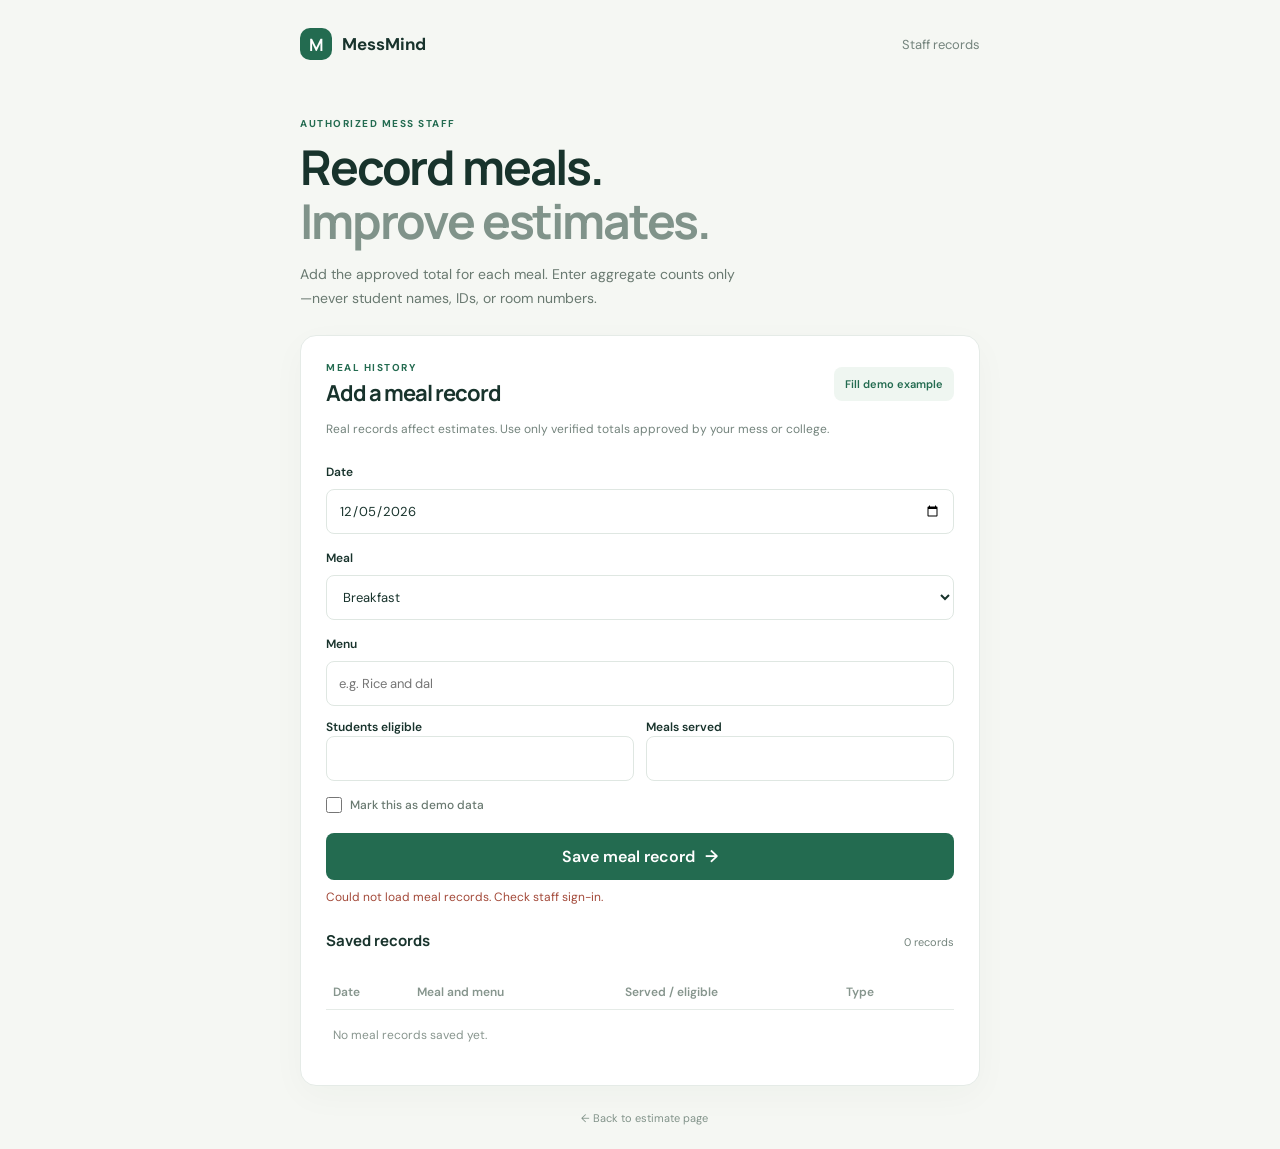
==== frontend/admin.html @ b3b797c9 "Add password-protected staff records page" ====
<!doctype html>
<html lang="en">
  <head>
    <meta charset="UTF-8" />
    <meta name="viewport" content="width=device-width, initial-scale=1.0" />
    <title>MessMind — Staff records</title>
    <link rel="stylesheet" href="styles.css" />
  </head>
  <body>
    <main class="app-shell">
      <header class="topbar">
        <a class="brand" href="/" aria-label="MessMind home"><span class="brand-mark">M</span> MessMind</a>
        <span class="today">Staff records</span>
      </header>

      <section class="welcome">
        <p class="eyebrow">AUTHORIZED MESS STAFF</p>
        <h1>Record meals.<br /><span>Improve estimates.</span></h1>
        <p class="intro">Add the approved total for each meal. Enter aggregate counts only—never student names, IDs, or room numbers.</p>
      </section>

      <section class="planner" aria-labelledby="records-title">
        <div class="planner-heading">
          <div><p class="eyebrow">MEAL HISTORY</p><h2 id="records-title">Add a meal record</h2></div>
          <button class="secondary-button" id="fill-example" type="button">Fill demo example</button>
        </div>
        <p class="admin-note">Real records affect estimates. Use only verified totals approved by your mess or college.</p>
        <form id="record-form">
          <label for="record-date">Date</label>
          <input id="record-date" name="meal_date" type="date" required />
          <label for="record-meal">Meal</label>
          <select id="record-meal" name="meal"><option>Breakfast</option><option>Lunch</option><option>Dinner</option></select>
          <label for="record-menu">Menu</label>
          <input id="record-menu" name="menu" placeholder="e.g. Rice and dal" required />
          <div class="field-grid">
            <div><label for="record-students">Students eligible</label><input id="record-students" name="students" type="number" min="1" required /></div>
            <div><label for="record-served">Meals served</label><input id="record-served" name="meals_served" type="number" min="0" required /></div>
          </div>
          <label class="demo-toggle" for="record-demo"><input id="record-demo" name="is_demo" type="checkbox" /> Mark this as demo data</label>
          <button type="submit">Save meal record <span aria-hidden="true">→</span></button>
          <p class="form-message" id="record-message" aria-live="polite"></p>
        </form>
        <div class="records-heading"><h3>Saved records</h3><span id="record-count">0 records</span></div>
        <div class="table-wrap">
          <table class="admin-record-table">
            <thead><tr><th>Date</th><th>Meal and menu</th><th>Served / eligible</th><th>Type</th><th></th></tr></thead>
            <tbody id="records-list"></tbody>
          </table>
          <p class="empty-records" id="records-empty">No meal records saved yet.</p>
        </div>
      </section>
      <footer><a class="staff-link" href="/">← Back to estimate page</a></footer>
    </main>
    <script src="admin.js"></script>
  </body>
</html>
---- frontend/styles.css ----
@import url('https://fonts.googleapis.com/css2?family=DM+Sans:wght@400;500;600;700&family=Manrope:wght@400;500;600;700;800&display=swap');

:root { color-scheme: light; --ink: #18332c; --muted: #74847d; --green: #236b50; --line: #e5ebe7; --paper: #fff; }
* { box-sizing: border-box; }
body { margin: 0; min-height: 100vh; background: #f5f7f3; color: var(--ink); font-family: 'DM Sans', sans-serif; }
.app-shell { width: min(100% - 40px, 680px); margin: 0 auto; padding: 28px 0 24px; }
.topbar { display: flex; align-items: center; justify-content: space-between; }
.brand { display: inline-flex; align-items: center; gap: 10px; color: var(--ink); text-decoration: none; font-weight: 700; font-size: 17px; }
.brand-mark { display: grid; place-items: center; width: 32px; height: 32px; color: white; background: var(--green); border-radius: 10px; font-family: Manrope, sans-serif; }
.today { color: var(--muted); font-size: 13px; }
.welcome { padding: 57px 0 25px; }
.eyebrow { color: var(--green); font-size: 10px; font-weight: 700; letter-spacing: .15em; margin: 0 0 10px; }
h1, h2 { font-family: Manrope, sans-serif; letter-spacing: -.045em; }
h1 { font-size: clamp(34px, 7vw, 48px); line-height: 1.13; margin: 0; font-weight: 700; }
h1 span { color: #80938a; }
.intro { color: #697970; line-height: 1.65; max-width: 440px; margin: 15px 0 0; font-size: 14px; }
.planner, .result { background: var(--paper); border: 1px solid var(--line); border-radius: 16px; padding: 25px; box-shadow: 0 10px 35px #1a3d2d08; }
.planner-heading { display: flex; align-items: center; justify-content: space-between; margin-bottom: 20px; }
.planner-heading .eyebrow { margin-bottom: 4px; }
h2 { font-size: 22px; margin: 0; }
.step-badge { color: var(--green); background: #eff6f1; padding: 7px 10px; border-radius: 8px; font-size: 12px; font-weight: 700; }
.step-badge span { color: #91a399; font-weight: 500; }
form { display: grid; gap: 9px; }
label { font-size: 12px; font-weight: 600; margin-top: 7px; }
input, select { width: 100%; min-height: 45px; border: 1px solid #dfe7e2; border-radius: 8px; padding: 0 12px; color: var(--ink); background: white; font: inherit; font-size: 13px; outline: none; }
input:focus, select:focus { border-color: #78a68f; box-shadow: 0 0 0 3px #236b5012; }
.input-suffix { position: relative; }
.input-suffix input { padding-right: 75px; }
.input-suffix span { position: absolute; right: 12px; top: 50%; transform: translateY(-50%); color: var(--muted); font-size: 12px; }
button { min-height: 47px; margin-top: 11px; border: 0; border-radius: 8px; background: var(--green); color: white; font: inherit; font-weight: 600; cursor: pointer; transition: background .15s, transform .15s; }
button:hover { background: #1c5942; transform: translateY(-1px); }
button:disabled { cursor: wait; opacity: .75; transform: none; }
button span { margin-left: 6px; font-size: 17px; }
.note { display: flex; gap: 8px; align-items: center; color: #87958d; font-size: 11px; margin: 16px 0 0; }
.note span { color: #bc9551; }
.result { margin-top: 14px; background: #edf5ef; border-color: #dcebe0; }
.result h2 { font-size: 29px; }
.result h2 small { font: 500 13px 'DM Sans', sans-serif; letter-spacing: 0; }
.result p:last-child { color: #697970; font-size: 13px; margin-bottom: 0; }
.record-planner { margin-top: 16px; }
.record-planner .planner-heading { align-items: flex-start; }
.section-intro { color: #74847d; font-size: 12px; line-height: 1.6; margin: -8px 0 17px; }
.secondary-button { min-height: 34px; margin: 0; padding: 0 11px; color: var(--green); background: #eff6f1; font-size: 11px; }
.secondary-button:hover { color: white; }
.field-grid { display: grid; grid-template-columns: 1fr 1fr; gap: 12px; }
.demo-toggle { display: flex; align-items: center; gap: 8px; color: #697970; font-weight: 500; }
.demo-toggle input { width: 16px; min-height: 16px; margin: 0; accent-color: var(--green); }
.form-message { min-height: 15px; margin: 0; color: var(--green); font-size: 12px; }
.records-heading { display: flex; align-items: baseline; justify-content: space-between; margin: 25px 0 10px; }
.records-heading h3 { font: 700 15px Manrope, sans-serif; margin: 0; }
.records-heading span { color: var(--muted); font-size: 11px; }
.table-wrap { overflow-x: auto; }
table { width: 100%; border-collapse: collapse; font-size: 12px; text-align: left; }
th { color: #86958d; font-weight: 600; padding: 9px 7px; border-bottom: 1px solid var(--line); white-space: nowrap; }
td { color: #50645a; padding: 11px 7px; border-bottom: 1px solid #edf1ee; }
td:first-child { white-space: nowrap; }
.record-menu { color: var(--muted); font-size: 11px; margin-top: 3px; }
.record-type { color: #8d6b25; background: #fbf4e4; border-radius: 99px; padding: 4px 7px; font-size: 10px; font-weight: 700; white-space: nowrap; }
.record-type.real { color: var(--green); background: #eff6f1; }
.remove-record { min-height: 28px; margin: 0; padding: 0 8px; background: transparent; color: #9a5b50; font-size: 10px; }
.remove-record:hover { background: #fbefed; color: #8b4034; transform: none; }
.empty-records { color: #89968f; font-size: 12px; padding: 5px 7px; }
footer { color: #99a59e; text-align: center; font-size: 11px; padding-top: 25px; }
.staff-link { color: #82938a; margin-left: 8px; text-decoration: none; }
.staff-link:hover { color: var(--green); text-decoration: underline; }
.admin-note { color: #74847d; font-size: 12px; line-height: 1.6; margin: -8px 0 18px; }
.admin-record-table { margin-top: 14px; }
@media (max-width: 520px) { .app-shell { width: min(100% - 28px, 680px); padding-top: 18px; } .welcome { padding-top: 43px; } .planner, .result { padding: 20px; } .today { font-size: 11px; } }
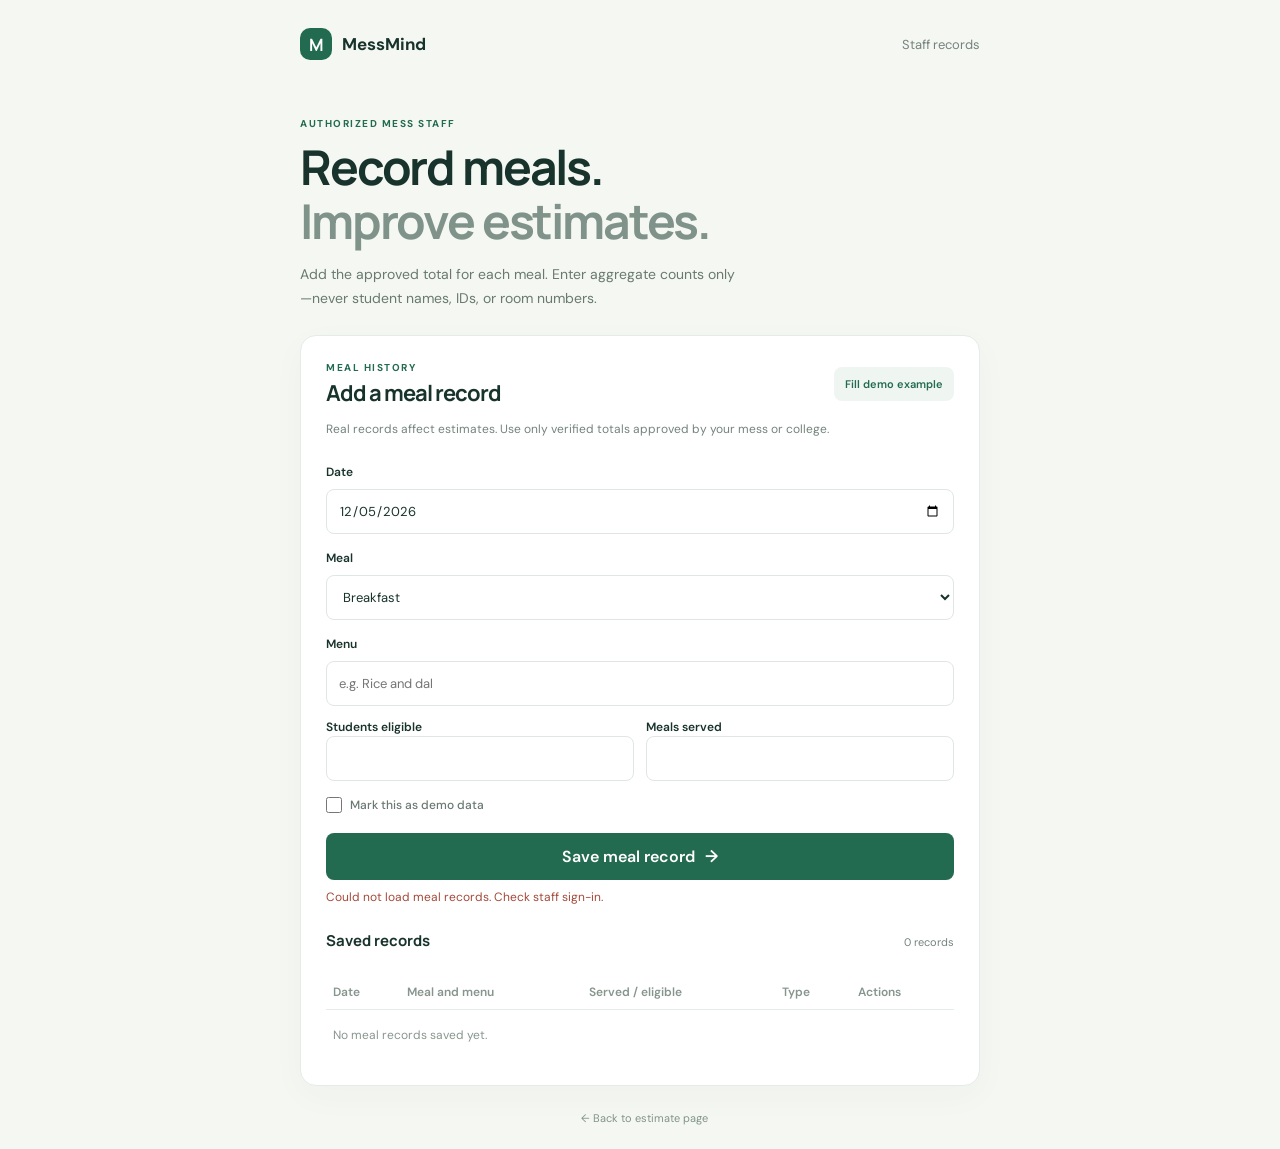
==== commit a48c3bc8: "Allow staff to correct meal records" ====
--- a/frontend/admin.html
+++ b/frontend/admin.html
@@ -36,14 +36,15 @@
             <div><label for="record-students">Students eligible</label><input id="record-students" name="students" type="number" min="1" required /></div>
             <div><label for="record-served">Meals served</label><input id="record-served" name="meals_served" type="number" min="0" required /></div>
           </div>
-          <label class="demo-toggle" for="record-demo"><input id="record-demo" name="is_demo" type="checkbox" /> Mark this as demo data</label>
-          <button type="submit">Save meal record <span aria-hidden="true">→</span></button>
+          <label class="demo-toggle" for="record-demo"><input id="record-demo" name="is_demo" type="checkbox" /><span id="record-demo-label">Mark this as demo data</span></label>
+          <button class="secondary-button" id="cancel-edit" type="button" hidden>Cancel editing</button>
+          <button id="record-submit" type="submit">Save meal record <span aria-hidden="true">→</span></button>
           <p class="form-message" id="record-message" aria-live="polite"></p>
         </form>
         <div class="records-heading"><h3>Saved records</h3><span id="record-count">0 records</span></div>
         <div class="table-wrap">
           <table class="admin-record-table">
-            <thead><tr><th>Date</th><th>Meal and menu</th><th>Served / eligible</th><th>Type</th><th></th></tr></thead>
+            <thead><tr><th>Date</th><th>Meal and menu</th><th>Served / eligible</th><th>Type</th><th>Actions</th></tr></thead>
             <tbody id="records-list"></tbody>
           </table>
           <p class="empty-records" id="records-empty">No meal records saved yet.</p>
--- a/frontend/styles.css
+++ b/frontend/styles.css
@@ -57,6 +57,8 @@
 .record-menu { color: var(--muted); font-size: 11px; margin-top: 3px; }
 .record-type { color: #8d6b25; background: #fbf4e4; border-radius: 99px; padding: 4px 7px; font-size: 10px; font-weight: 700; white-space: nowrap; }
 .record-type.real { color: var(--green); background: #eff6f1; }
+.edit-record { min-height: 28px; margin: 0; padding: 0 8px; background: transparent; color: var(--green); font-size: 10px; }
+.edit-record:hover { background: #eff6f1; color: #1c5942; transform: none; }
 .remove-record { min-height: 28px; margin: 0; padding: 0 8px; background: transparent; color: #9a5b50; font-size: 10px; }
 .remove-record:hover { background: #fbefed; color: #8b4034; transform: none; }
 .empty-records { color: #89968f; font-size: 12px; padding: 5px 7px; }
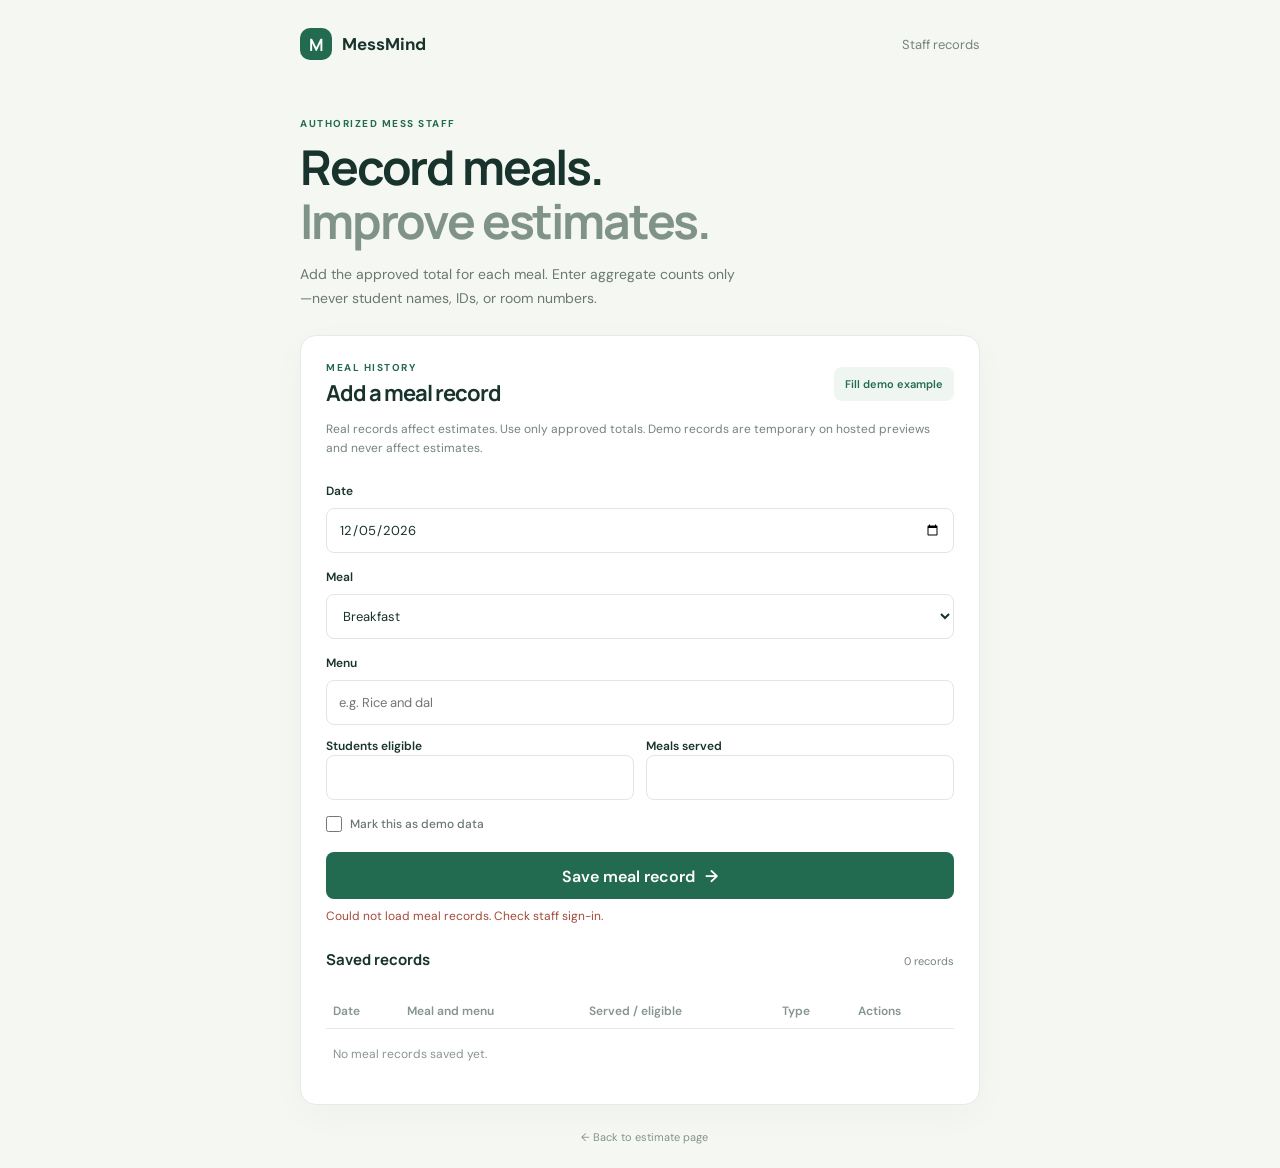
==== commit 9ff1e6c1: "Prepare Vercel demo deployment" ====
--- a/frontend/admin.html
+++ b/frontend/admin.html
@@ -24,7 +24,7 @@
           <div><p class="eyebrow">MEAL HISTORY</p><h2 id="records-title">Add a meal record</h2></div>
           <button class="secondary-button" id="fill-example" type="button">Fill demo example</button>
         </div>
-        <p class="admin-note">Real records affect estimates. Use only verified totals approved by your mess or college.</p>
+        <p class="admin-note">Real records affect estimates. Use only approved totals. Demo records are temporary on hosted previews and never affect estimates.</p>
         <form id="record-form">
           <label for="record-date">Date</label>
           <input id="record-date" name="meal_date" type="date" required />
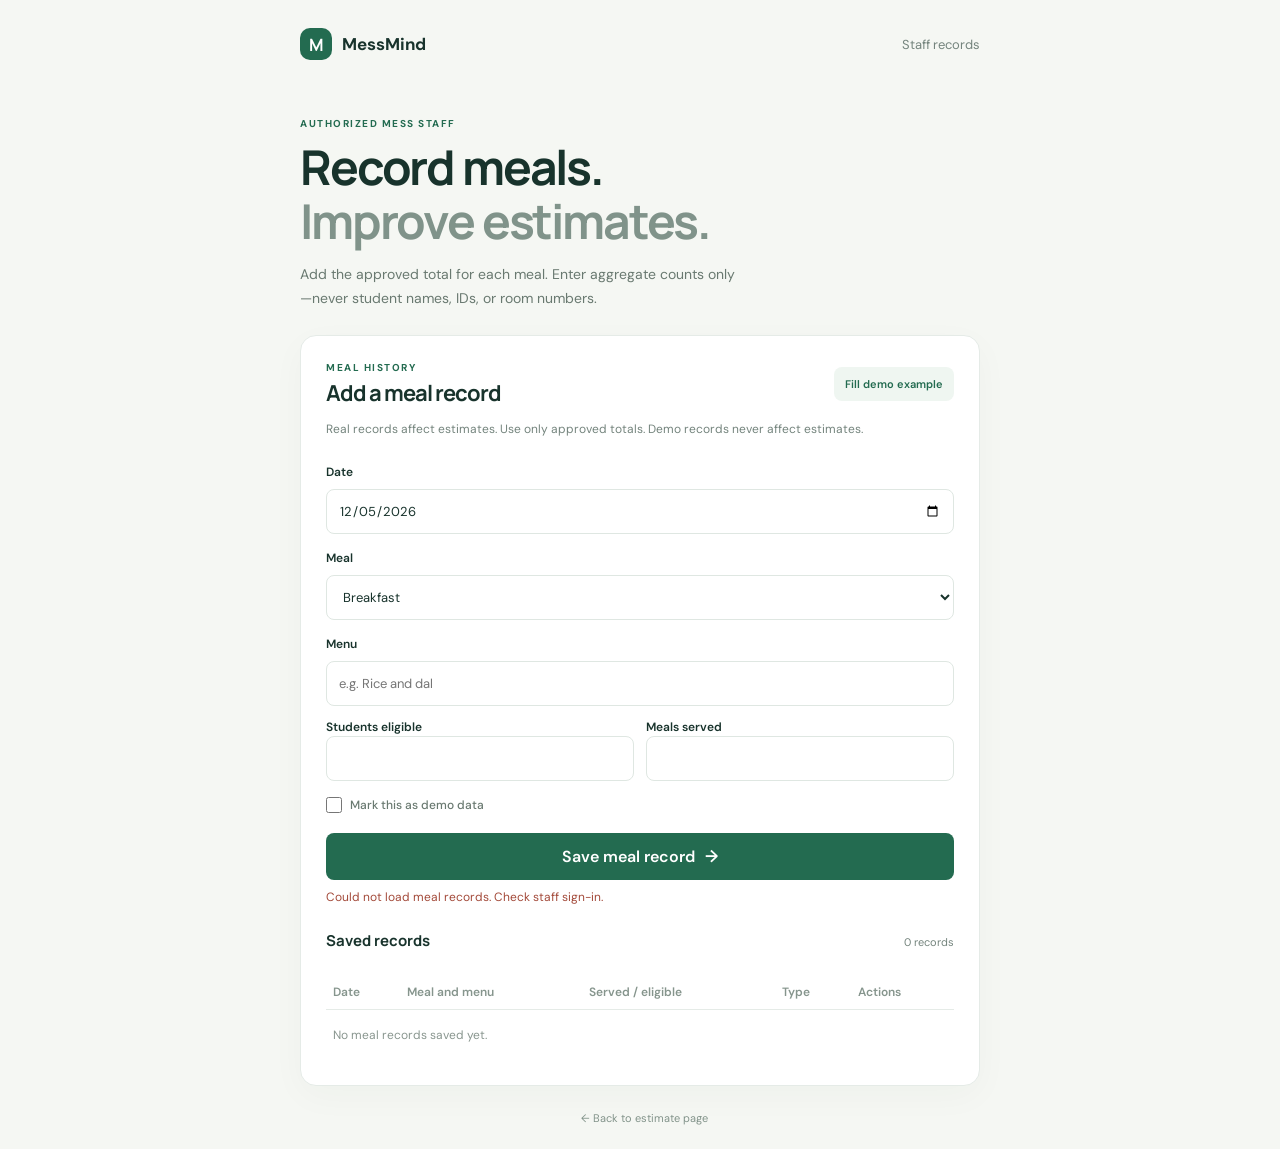
==== commit ede263a6: "Add persistent Postgres storage support" ====
--- a/frontend/admin.html
+++ b/frontend/admin.html
@@ -24,7 +24,7 @@
           <div><p class="eyebrow">MEAL HISTORY</p><h2 id="records-title">Add a meal record</h2></div>
           <button class="secondary-button" id="fill-example" type="button">Fill demo example</button>
         </div>
-        <p class="admin-note">Real records affect estimates. Use only approved totals. Demo records are temporary on hosted previews and never affect estimates.</p>
+        <p class="admin-note">Real records affect estimates. Use only approved totals. Demo records never affect estimates.</p>
         <form id="record-form">
           <label for="record-date">Date</label>
           <input id="record-date" name="meal_date" type="date" required />
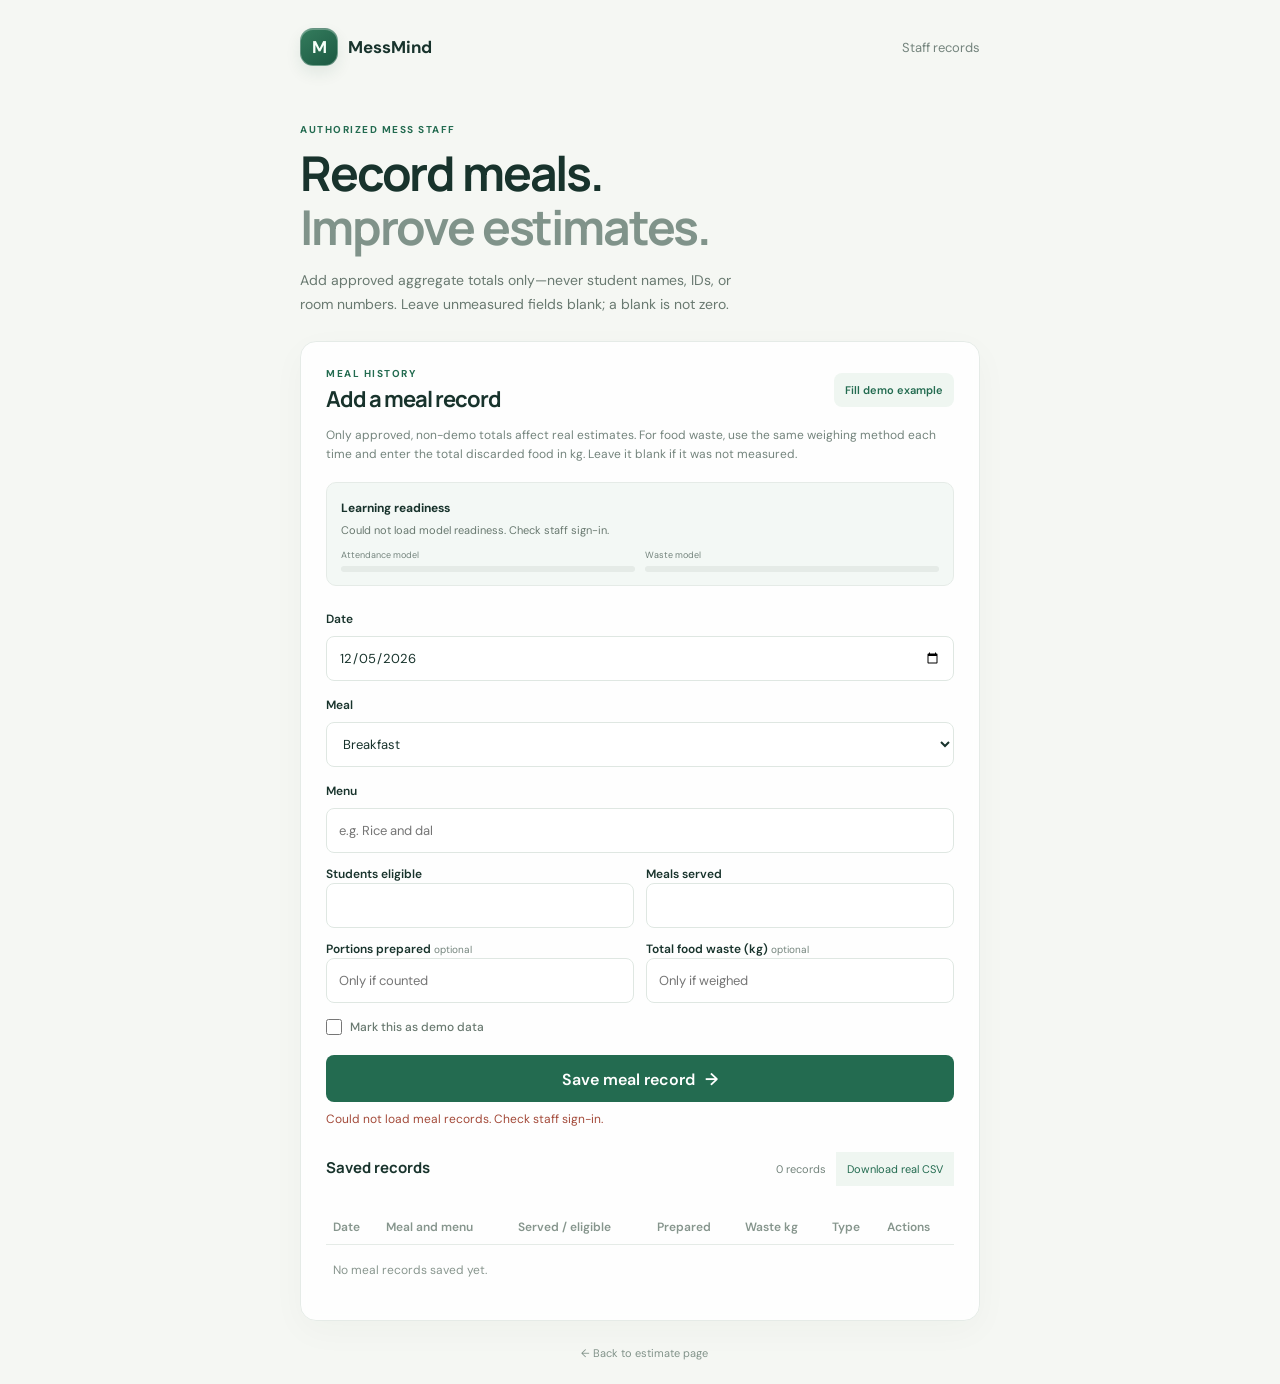
==== commit a092b264: "Add demo simulation and prediction mode UI" ====
--- a/frontend/admin.html
+++ b/frontend/admin.html
@@ -1,57 +1,69 @@
-<!doctype html>
-<html lang="en">
-  <head>
-    <meta charset="UTF-8" />
-    <meta name="viewport" content="width=device-width, initial-scale=1.0" />
-    <title>MessMind — Staff records</title>
-    <link rel="stylesheet" href="styles.css" />
-  </head>
-  <body>
-    <main class="app-shell">
-      <header class="topbar">
-        <a class="brand" href="/" aria-label="MessMind home"><span class="brand-mark">M</span> MessMind</a>
-        <span class="today">Staff records</span>
-      </header>
-
-      <section class="welcome">
-        <p class="eyebrow">AUTHORIZED MESS STAFF</p>
-        <h1>Record meals.<br /><span>Improve estimates.</span></h1>
-        <p class="intro">Add the approved total for each meal. Enter aggregate counts only—never student names, IDs, or room numbers.</p>
-      </section>
-
-      <section class="planner" aria-labelledby="records-title">
-        <div class="planner-heading">
-          <div><p class="eyebrow">MEAL HISTORY</p><h2 id="records-title">Add a meal record</h2></div>
-          <button class="secondary-button" id="fill-example" type="button">Fill demo example</button>
-        </div>
-        <p class="admin-note">Real records affect estimates. Use only approved totals. Demo records never affect estimates.</p>
-        <form id="record-form">
-          <label for="record-date">Date</label>
-          <input id="record-date" name="meal_date" type="date" required />
-          <label for="record-meal">Meal</label>
-          <select id="record-meal" name="meal"><option>Breakfast</option><option>Lunch</option><option>Dinner</option></select>
-          <label for="record-menu">Menu</label>
-          <input id="record-menu" name="menu" placeholder="e.g. Rice and dal" required />
-          <div class="field-grid">
-            <div><label for="record-students">Students eligible</label><input id="record-students" name="students" type="number" min="1" required /></div>
-            <div><label for="record-served">Meals served</label><input id="record-served" name="meals_served" type="number" min="0" required /></div>
-          </div>
-          <label class="demo-toggle" for="record-demo"><input id="record-demo" name="is_demo" type="checkbox" /><span id="record-demo-label">Mark this as demo data</span></label>
-          <button class="secondary-button" id="cancel-edit" type="button" hidden>Cancel editing</button>
-          <button id="record-submit" type="submit">Save meal record <span aria-hidden="true">→</span></button>
-          <p class="form-message" id="record-message" aria-live="polite"></p>
-        </form>
-        <div class="records-heading"><h3>Saved records</h3><span id="record-count">0 records</span></div>
-        <div class="table-wrap">
-          <table class="admin-record-table">
-            <thead><tr><th>Date</th><th>Meal and menu</th><th>Served / eligible</th><th>Type</th><th>Actions</th></tr></thead>
-            <tbody id="records-list"></tbody>
-          </table>
-          <p class="empty-records" id="records-empty">No meal records saved yet.</p>
-        </div>
-      </section>
-      <footer><a class="staff-link" href="/">← Back to estimate page</a></footer>
-    </main>
-    <script src="admin.js"></script>
-  </body>
-</html>
+<!doctype html>
+<html lang="en">
+  <head>
+    <meta charset="UTF-8" />
+    <meta name="viewport" content="width=device-width, initial-scale=1.0" />
+    <title>MessMind — Staff records</title>
+    <link rel="stylesheet" href="styles.css" />
+  </head>
+  <body>
+    <main class="app-shell">
+      <header class="topbar">
+        <a class="brand" href="/" aria-label="MessMind home"><span class="brand-mark">M</span> MessMind</a>
+        <span class="today">Staff records</span>
+      </header>
+
+      <section class="welcome">
+        <p class="eyebrow">AUTHORIZED MESS STAFF</p>
+        <h1>Record meals.<br /><span>Improve estimates.</span></h1>
+        <p class="intro">Add approved aggregate totals only—never student names, IDs, or room numbers. Leave unmeasured fields blank; a blank is not zero.</p>
+      </section>
+
+      <section class="planner" aria-labelledby="records-title">
+        <div class="planner-heading">
+          <div><p class="eyebrow">MEAL HISTORY</p><h2 id="records-title">Add a meal record</h2></div>
+          <button class="secondary-button" id="fill-example" type="button">Fill demo example</button>
+        </div>
+        <p class="admin-note">Only approved, non-demo totals affect real estimates. For food waste, use the same weighing method each time and enter the total discarded food in kg. Leave it blank if it was not measured.</p>
+        <div class="readiness-card" aria-live="polite">
+          <strong>Learning readiness</strong>
+          <p id="readiness-message">Checking approved records…</p>
+          <div class="readiness-track">
+            <div><small>Attendance model</small><span id="attendance-progress" role="progressbar" aria-label="Attendance model training progress" aria-valuemin="0" aria-valuemax="100" aria-valuenow="0"></span></div>
+            <div><small>Waste model</small><span id="waste-progress" role="progressbar" aria-label="Measured waste model training progress" aria-valuemin="0" aria-valuemax="100" aria-valuenow="0"></span></div>
+          </div>
+        </div>
+        <form id="record-form">
+          <label for="record-date">Date</label>
+          <input id="record-date" name="meal_date" type="date" required />
+          <label for="record-meal">Meal</label>
+          <select id="record-meal" name="meal"><option>Breakfast</option><option>Lunch</option><option>Dinner</option></select>
+          <label for="record-menu">Menu</label>
+          <input id="record-menu" name="menu" placeholder="e.g. Rice and dal" required />
+          <div class="field-grid">
+            <div><label for="record-students">Students eligible</label><input id="record-students" name="students" type="number" min="1" required /></div>
+            <div><label for="record-served">Meals served</label><input id="record-served" name="meals_served" type="number" min="0" required /></div>
+          </div>
+          <div class="field-grid">
+            <div><label for="record-prepared">Portions prepared <span class="optional-label">optional</span></label><input id="record-prepared" name="prepared_portions" type="number" min="0" placeholder="Only if counted" /></div>
+            <div><label for="record-waste">Total food waste (kg) <span class="optional-label">optional</span></label><input id="record-waste" name="food_waste_kg" type="number" min="0" max="100000" step="0.1" placeholder="Only if weighed" /></div>
+          </div>
+          <label class="demo-toggle" for="record-demo"><input id="record-demo" name="is_demo" type="checkbox" /><span id="record-demo-label">Mark this as demo data</span></label>
+          <button class="secondary-button" id="cancel-edit" type="button" hidden>Cancel editing</button>
+          <button id="record-submit" type="submit">Save meal record <span aria-hidden="true">→</span></button>
+          <p class="form-message" id="record-message" aria-live="polite"></p>
+        </form>
+        <div class="records-heading"><h3>Saved records</h3><div class="records-tools"><span id="record-count">0 records</span><a class="secondary-button download-button" href="/records/export.csv">Download real CSV</a></div></div>
+        <div class="table-wrap">
+          <table class="admin-record-table">
+            <thead><tr><th>Date</th><th>Meal and menu</th><th>Served / eligible</th><th>Prepared</th><th>Waste kg</th><th>Type</th><th>Actions</th></tr></thead>
+            <tbody id="records-list"></tbody>
+          </table>
+          <p class="empty-records" id="records-empty">No meal records saved yet.</p>
+        </div>
+      </section>
+      <footer><a class="staff-link" href="/">← Back to estimate page</a></footer>
+    </main>
+    <script src="admin.js"></script>
+  </body>
+</html>
--- a/frontend/styles.css
+++ b/frontend/styles.css
@@ -1,70 +1,267 @@
-@import url('https://fonts.googleapis.com/css2?family=DM+Sans:wght@400;500;600;700&family=Manrope:wght@400;500;600;700;800&display=swap');
-
-:root { color-scheme: light; --ink: #18332c; --muted: #74847d; --green: #236b50; --line: #e5ebe7; --paper: #fff; }
-* { box-sizing: border-box; }
-body { margin: 0; min-height: 100vh; background: #f5f7f3; color: var(--ink); font-family: 'DM Sans', sans-serif; }
-.app-shell { width: min(100% - 40px, 680px); margin: 0 auto; padding: 28px 0 24px; }
-.topbar { display: flex; align-items: center; justify-content: space-between; }
-.brand { display: inline-flex; align-items: center; gap: 10px; color: var(--ink); text-decoration: none; font-weight: 700; font-size: 17px; }
-.brand-mark { display: grid; place-items: center; width: 32px; height: 32px; color: white; background: var(--green); border-radius: 10px; font-family: Manrope, sans-serif; }
-.today { color: var(--muted); font-size: 13px; }
-.welcome { padding: 57px 0 25px; }
-.eyebrow { color: var(--green); font-size: 10px; font-weight: 700; letter-spacing: .15em; margin: 0 0 10px; }
-h1, h2 { font-family: Manrope, sans-serif; letter-spacing: -.045em; }
-h1 { font-size: clamp(34px, 7vw, 48px); line-height: 1.13; margin: 0; font-weight: 700; }
-h1 span { color: #80938a; }
-.intro { color: #697970; line-height: 1.65; max-width: 440px; margin: 15px 0 0; font-size: 14px; }
-.planner, .result { background: var(--paper); border: 1px solid var(--line); border-radius: 16px; padding: 25px; box-shadow: 0 10px 35px #1a3d2d08; }
-.planner-heading { display: flex; align-items: center; justify-content: space-between; margin-bottom: 20px; }
-.planner-heading .eyebrow { margin-bottom: 4px; }
-h2 { font-size: 22px; margin: 0; }
-.step-badge { color: var(--green); background: #eff6f1; padding: 7px 10px; border-radius: 8px; font-size: 12px; font-weight: 700; }
-.step-badge span { color: #91a399; font-weight: 500; }
-form { display: grid; gap: 9px; }
-label { font-size: 12px; font-weight: 600; margin-top: 7px; }
-input, select { width: 100%; min-height: 45px; border: 1px solid #dfe7e2; border-radius: 8px; padding: 0 12px; color: var(--ink); background: white; font: inherit; font-size: 13px; outline: none; }
-input:focus, select:focus { border-color: #78a68f; box-shadow: 0 0 0 3px #236b5012; }
-.input-suffix { position: relative; }
-.input-suffix input { padding-right: 75px; }
-.input-suffix span { position: absolute; right: 12px; top: 50%; transform: translateY(-50%); color: var(--muted); font-size: 12px; }
-button { min-height: 47px; margin-top: 11px; border: 0; border-radius: 8px; background: var(--green); color: white; font: inherit; font-weight: 600; cursor: pointer; transition: background .15s, transform .15s; }
-button:hover { background: #1c5942; transform: translateY(-1px); }
-button:disabled { cursor: wait; opacity: .75; transform: none; }
-button span { margin-left: 6px; font-size: 17px; }
-.note { display: flex; gap: 8px; align-items: center; color: #87958d; font-size: 11px; margin: 16px 0 0; }
-.note span { color: #bc9551; }
-.result { margin-top: 14px; background: #edf5ef; border-color: #dcebe0; }
-.result h2 { font-size: 29px; }
-.result h2 small { font: 500 13px 'DM Sans', sans-serif; letter-spacing: 0; }
-.result p:last-child { color: #697970; font-size: 13px; margin-bottom: 0; }
-.record-planner { margin-top: 16px; }
-.record-planner .planner-heading { align-items: flex-start; }
-.section-intro { color: #74847d; font-size: 12px; line-height: 1.6; margin: -8px 0 17px; }
-.secondary-button { min-height: 34px; margin: 0; padding: 0 11px; color: var(--green); background: #eff6f1; font-size: 11px; }
-.secondary-button:hover { color: white; }
-.field-grid { display: grid; grid-template-columns: 1fr 1fr; gap: 12px; }
-.demo-toggle { display: flex; align-items: center; gap: 8px; color: #697970; font-weight: 500; }
-.demo-toggle input { width: 16px; min-height: 16px; margin: 0; accent-color: var(--green); }
-.form-message { min-height: 15px; margin: 0; color: var(--green); font-size: 12px; }
-.records-heading { display: flex; align-items: baseline; justify-content: space-between; margin: 25px 0 10px; }
-.records-heading h3 { font: 700 15px Manrope, sans-serif; margin: 0; }
-.records-heading span { color: var(--muted); font-size: 11px; }
-.table-wrap { overflow-x: auto; }
-table { width: 100%; border-collapse: collapse; font-size: 12px; text-align: left; }
-th { color: #86958d; font-weight: 600; padding: 9px 7px; border-bottom: 1px solid var(--line); white-space: nowrap; }
-td { color: #50645a; padding: 11px 7px; border-bottom: 1px solid #edf1ee; }
-td:first-child { white-space: nowrap; }
-.record-menu { color: var(--muted); font-size: 11px; margin-top: 3px; }
-.record-type { color: #8d6b25; background: #fbf4e4; border-radius: 99px; padding: 4px 7px; font-size: 10px; font-weight: 700; white-space: nowrap; }
-.record-type.real { color: var(--green); background: #eff6f1; }
-.edit-record { min-height: 28px; margin: 0; padding: 0 8px; background: transparent; color: var(--green); font-size: 10px; }
-.edit-record:hover { background: #eff6f1; color: #1c5942; transform: none; }
-.remove-record { min-height: 28px; margin: 0; padding: 0 8px; background: transparent; color: #9a5b50; font-size: 10px; }
-.remove-record:hover { background: #fbefed; color: #8b4034; transform: none; }
-.empty-records { color: #89968f; font-size: 12px; padding: 5px 7px; }
-footer { color: #99a59e; text-align: center; font-size: 11px; padding-top: 25px; }
-.staff-link { color: #82938a; margin-left: 8px; text-decoration: none; }
-.staff-link:hover { color: var(--green); text-decoration: underline; }
-.admin-note { color: #74847d; font-size: 12px; line-height: 1.6; margin: -8px 0 18px; }
-.admin-record-table { margin-top: 14px; }
-@media (max-width: 520px) { .app-shell { width: min(100% - 28px, 680px); padding-top: 18px; } .welcome { padding-top: 43px; } .planner, .result { padding: 20px; } .today { font-size: 11px; } }
+@import url('https://fonts.googleapis.com/css2?family=DM+Sans:wght@400;500;600;700&family=Manrope:wght@400;500;600;700;800&display=swap');
+
+:root { color-scheme: light; --ink: #18332c; --muted: #74847d; --green: #236b50; --green-solid: #236b50; --line: #e5ebe7; --paper: rgba(255,255,255,.96); --planner-surface: rgba(255,255,255,.88); --canvas: #f5f7f3; --input-bg: #fff; --input-border: #dfe7e2; --body-copy: #697970; --note-copy: #87958d; --soft-green: #eff6f1; --headline-soft: #80938a; --result-bg: #edf5ef; --result-border: #dcebe0; --sketchbook-wash: rgba(245,247,243,.14); --focus-ring: #236b5012; --card-shadow: 0 10px 35px #1a3d2d08; }
+* { box-sizing: border-box; }
+body { margin: 0; min-height: 100vh; background: var(--canvas); color: var(--ink); font-family: 'DM Sans', sans-serif; transition: background-color .24s ease, color .24s ease; }
+.app-shell { width: min(100% - 40px, 680px); margin: 0 auto; padding: 28px 0 24px; }
+.topbar { display: flex; align-items: center; justify-content: space-between; }
+.brand { display: inline-flex; align-items: center; gap: 10px; color: var(--ink); text-decoration: none; font-weight: 700; font-size: 17px; }
+.brand-mark { display: grid; place-items: center; width: 38px; height: 38px; color: #f7fff9; background: linear-gradient(145deg, #347c5d, #1c5942); border: 1px solid #ffffff50; border-radius: 13px; box-shadow: 0 7px 16px #1a493317, inset 0 1px #ffffff45; }
+.brand-mark svg { width: 29px; height: 29px; overflow: visible; }
+.mark-stem, .mark-rim { fill: none; stroke: currentColor; stroke-width: 1.45; stroke-linecap: round; stroke-linejoin: round; }
+.mark-leaf { fill: #eef9f0; }
+.mark-leaf-light { fill: #b9dfc5; }
+.mark-bowl { fill: #ffffff18; stroke: currentColor; stroke-width: 1.25; stroke-linejoin: round; }
+.brand-word { letter-spacing: -.045em; font-size: 18px; }
+.brand-word > span { color: var(--green); font-weight: 600; }
+.topbar-actions { display: flex; align-items: center; gap: 13px; }
+.today { color: var(--muted); font-size: 13px; }
+.welcome { padding: 57px 0 25px; }
+.eyebrow { color: var(--green); font-size: 10px; font-weight: 700; letter-spacing: .15em; margin: 0 0 10px; }
+h1, h2 { font-family: Manrope, sans-serif; letter-spacing: -.045em; }
+h1 { font-size: clamp(34px, 7vw, 48px); line-height: 1.13; margin: 0; font-weight: 700; }
+h1 span { color: var(--headline-soft); }
+.intro { color: var(--body-copy); line-height: 1.65; max-width: 440px; margin: 15px 0 0; font-size: 14px; }
+.mode-picker { margin: 0 0 16px; padding: 15px 17px 13px; border: 1px solid var(--line); border-radius: 14px; background: color-mix(in srgb, var(--paper) 83%, transparent); box-shadow: var(--card-shadow); -webkit-backdrop-filter: blur(5px); backdrop-filter: blur(5px); }
+.mode-picker-heading { display: flex; align-items: center; justify-content: space-between; gap: 14px; }
+.mode-picker .eyebrow { margin: 0 0 3px; font-size: 9px; }
+.mode-picker h2 { font-size: 16px; }
+.mode-options { display: inline-flex; flex: 0 0 auto; padding: 3px; gap: 2px; border: 1px solid var(--line); border-radius: 999px; background: color-mix(in srgb, var(--canvas) 80%, transparent); }
+.mode-option { min-height: 33px; margin: 0; padding: 0 12px; border: 1px solid transparent; border-radius: 999px; background: transparent; color: var(--muted); font-size: 11px; font-weight: 600; white-space: nowrap; }
+.mode-option:hover { color: var(--ink); background: var(--soft-green); transform: none; }
+.mode-option.is-active { color: #fff; background: var(--green-solid); box-shadow: 0 3px 8px #1b5d421f; }
+.mode-option.is-active:hover { color: #fff; background: var(--green-solid); }
+.mode-option:focus-visible { outline: 3px solid color-mix(in srgb, var(--green) 35%, transparent); outline-offset: 2px; }
+.mode-description { color: var(--body-copy); margin: 9px 2px 0; font-size: 11px; line-height: 1.5; }
+.planner, .result { background: var(--paper); border: 1px solid var(--line); border-radius: 16px; padding: 25px; box-shadow: var(--card-shadow); }
+.planner { background: var(--planner-surface); -webkit-backdrop-filter: blur(5px) saturate(1.03); backdrop-filter: blur(5px) saturate(1.03); }
+.planner-heading { display: flex; align-items: center; justify-content: space-between; margin-bottom: 20px; }
+.planner-heading .eyebrow { margin-bottom: 4px; }
+h2 { font-size: 22px; margin: 0; }
+.step-badge { color: var(--green); background: var(--soft-green); padding: 7px 10px; border-radius: 8px; font-size: 12px; font-weight: 700; }
+.step-badge span { color: #91a399; font-weight: 500; }
+form { display: grid; gap: 9px; }
+label { font-size: 12px; font-weight: 600; margin-top: 7px; }
+input, select { width: 100%; min-height: 45px; border: 1px solid var(--input-border); border-radius: 8px; padding: 0 12px; color: var(--ink); background: var(--input-bg); font: inherit; font-size: 13px; outline: none; }
+input:focus, select:focus { border-color: #78a68f; box-shadow: 0 0 0 3px var(--focus-ring); }
+.input-suffix { position: relative; }
+.input-suffix input { padding-right: 75px; }
+.input-suffix span { position: absolute; right: 12px; top: 50%; transform: translateY(-50%); color: var(--muted); font-size: 12px; }
+button { min-height: 47px; margin-top: 11px; border: 0; border-radius: 8px; background: var(--green); color: white; font: inherit; font-weight: 600; cursor: pointer; transition: background .15s, transform .15s; }
+button:hover { background: #1c5942; transform: translateY(-1px); }
+button:disabled { cursor: wait; opacity: .75; transform: none; }
+button span { margin-left: 6px; font-size: 17px; }
+.note { display: flex; gap: 8px; align-items: center; color: var(--note-copy); font-size: 11px; margin: 16px 0 0; }
+.note span { color: #bc9551; }
+.result { margin-top: 14px; background: var(--result-bg); border-color: var(--result-border); }
+.result h2 { font-size: 29px; }
+.result h2 small { font: 500 13px 'DM Sans', sans-serif; letter-spacing: 0; }
+.result p:last-child { color: var(--body-copy); font-size: 13px; margin-bottom: 0; }
+.record-planner { margin-top: 16px; }
+.record-planner .planner-heading { align-items: flex-start; }
+.section-intro { color: #74847d; font-size: 12px; line-height: 1.6; margin: -8px 0 17px; }
+.secondary-button { min-height: 34px; margin: 0; padding: 0 11px; color: var(--green); background: #eff6f1; font-size: 11px; }
+.secondary-button:hover { color: white; }
+.field-grid { display: grid; grid-template-columns: 1fr 1fr; gap: 12px; }
+.demo-toggle { display: flex; align-items: center; gap: 8px; color: #697970; font-weight: 500; }
+.demo-toggle input { width: 16px; min-height: 16px; margin: 0; accent-color: var(--green); }
+.form-message { min-height: 15px; margin: 0; color: var(--green); font-size: 12px; }
+.records-heading { display: flex; align-items: baseline; justify-content: space-between; margin: 25px 0 10px; }
+.records-heading h3 { font: 700 15px Manrope, sans-serif; margin: 0; }
+.records-heading span { color: var(--muted); font-size: 11px; }
+.table-wrap { overflow-x: auto; }
+table { width: 100%; border-collapse: collapse; font-size: 12px; text-align: left; }
+th { color: #86958d; font-weight: 600; padding: 9px 7px; border-bottom: 1px solid var(--line); white-space: nowrap; }
+td { color: #50645a; padding: 11px 7px; border-bottom: 1px solid #edf1ee; }
+td:first-child { white-space: nowrap; }
+.record-menu { color: var(--muted); font-size: 11px; margin-top: 3px; }
+.record-type { color: #8d6b25; background: #fbf4e4; border-radius: 99px; padding: 4px 7px; font-size: 10px; font-weight: 700; white-space: nowrap; }
+.record-type.real { color: var(--green); background: #eff6f1; }
+.edit-record { min-height: 28px; margin: 0; padding: 0 8px; background: transparent; color: var(--green); font-size: 10px; }
+.edit-record:hover { background: #eff6f1; color: #1c5942; transform: none; }
+.remove-record { min-height: 28px; margin: 0; padding: 0 8px; background: transparent; color: #9a5b50; font-size: 10px; }
+.remove-record:hover { background: #fbefed; color: #8b4034; transform: none; }
+.empty-records { color: #89968f; font-size: 12px; padding: 5px 7px; }
+footer { color: var(--muted); text-align: center; font-size: 11px; padding-top: 25px; }
+.staff-link { color: #82938a; margin-left: 8px; text-decoration: none; }
+.staff-link:hover { color: var(--green); text-decoration: underline; }
+.admin-note { color: #74847d; font-size: 12px; line-height: 1.6; margin: -8px 0 18px; }
+.admin-record-table { margin-top: 14px; }
+.readiness-card { margin: 0 0 18px; padding: 13px 14px; border: 1px solid var(--line); border-radius: 10px; background: color-mix(in srgb, var(--soft-green) 72%, transparent); }
+.readiness-card strong { color: var(--ink); font-size: 12px; }
+.readiness-card p { color: var(--body-copy); font-size: 11px; line-height: 1.55; margin: 5px 0 10px; }
+.readiness-track { display: grid; grid-template-columns: 1fr 1fr; gap: 10px; }
+.readiness-track > div { display: grid; gap: 5px; }
+.readiness-track small { color: var(--muted); font-size: 9px; }
+.readiness-track span { position: relative; height: 6px; overflow: hidden; border-radius: 99px; background: var(--line); }
+.readiness-track span::after { position: absolute; inset: 0 auto 0 0; width: var(--progress, 0%); border-radius: inherit; background: var(--green); content: ""; transition: width .2s ease; }
+.optional-label { color: var(--muted); font-size: 10px; font-weight: 400; }
+.records-tools { display: flex; align-items: center; gap: 10px; }
+.download-button { display: inline-flex; align-items: center; justify-content: center; text-decoration: none; }
+.demo-planner { margin-top: 16px; }
+.simulation-pill { color: #7a5b1d; background: #f8f0d9; border: 1px solid #eddfb9; border-radius: 999px; padding: 7px 9px; font-size: 9px; font-weight: 800; letter-spacing: .08em; white-space: nowrap; }
+.demo-menu-box { border: 1px solid var(--input-border); border-radius: 9px; padding: 11px 12px; background: color-mix(in srgb, var(--input-bg) 84%, transparent); }
+.demo-menu-box > span { display: block; color: var(--muted); font-size: 10px; font-weight: 700; letter-spacing: .06em; text-transform: uppercase; }
+.demo-menu-box p { color: var(--ink); font-size: 12px; line-height: 1.55; margin: 5px 0 0; }
+.demo-assumptions { margin-top: 17px; padding: 13px 14px; border-radius: 10px; background: color-mix(in srgb, var(--soft-green) 78%, transparent); color: var(--body-copy); font-size: 11px; line-height: 1.55; }
+.demo-assumptions strong { color: var(--ink); font-size: 11px; }
+.demo-assumptions p { margin: 5px 0 0; }
+.demo-error { margin-top: 3px; }
+.report-button { justify-self: stretch; }
+.demo-result { margin-top: 12px; }
+.weekly-report { margin-top: 12px; }
+.weekly-report h2 { font-size: 21px; }
+.report-table { margin-top: 5px; }
+.report-table td { color: var(--body-copy); border-bottom-color: var(--line); }
+.demo-range { color: var(--muted); font-size: 12px; margin: 5px 0 15px; }
+.demo-metrics { display: grid; grid-template-columns: 1fr 1fr; gap: 10px; margin: 15px 0; }
+.demo-metrics > div { display: grid; gap: 5px; padding: 12px; border: 1px solid var(--result-border); border-radius: 10px; background: color-mix(in srgb, var(--paper) 60%, transparent); }
+.demo-metrics > div > span { color: var(--muted); font-size: 10px; }
+.demo-metrics strong { color: var(--green); font: 700 19px Manrope, sans-serif; }
+.synthetic-evaluation { border-top: 1px solid var(--result-border); padding-top: 12px; font-size: 11px !important; line-height: 1.6; }
+:root[data-theme="dark"] .simulation-pill { color: #ecd7a1; background: #3a3220; border-color: #66552f; }
+@media (max-width: 520px) { .app-shell { width: min(100% - 28px, 680px); padding-top: 18px; } .welcome { padding-top: 43px; } .planner, .result { padding: 20px; } .today { font-size: 11px; } }
+@media (max-width: 520px) { .mode-picker { padding: 14px; } .mode-picker-heading { align-items: flex-start; flex-direction: column; gap: 10px; } .mode-options { width: 100%; } .mode-option { flex: 1; padding: 0 8px; } }
+
+.theme-toggle {
+  display: inline-flex;
+  min-height: 34px;
+  margin: 0;
+  padding: 0 10px;
+  align-items: center;
+  justify-content: center;
+  gap: 7px;
+  border: 1px solid var(--line);
+  border-radius: 999px;
+  background: var(--paper);
+  color: var(--ink);
+  box-shadow: 0 4px 14px #1a3d2d0b;
+  font-size: 11px;
+  font-weight: 600;
+  transition: color .18s, background .18s, border-color .18s, transform .18s;
+}
+
+.theme-toggle:hover {
+  background: var(--soft-green);
+  color: var(--green);
+  transform: translateY(-1px);
+}
+
+.theme-toggle:focus-visible,
+.estimate-button:focus-visible {
+  outline: 3px solid color-mix(in srgb, var(--green) 35%, transparent);
+  outline-offset: 3px;
+}
+
+.theme-icon {
+  width: 15px;
+  height: 15px;
+  fill: none;
+  stroke: currentColor;
+  stroke-width: 1.7;
+  stroke-linecap: round;
+  stroke-linejoin: round;
+}
+
+.sun-icon { display: none; }
+.theme-toggle span { margin: 0; font-size: 11px; }
+
+.estimate-button {
+  position: relative;
+  display: flex;
+  min-height: 50px;
+  margin-top: 13px;
+  align-items: center;
+  justify-content: center;
+  gap: 9px;
+  overflow: hidden;
+  border: 1px solid #ffffff24;
+  border-radius: 11px;
+  background: linear-gradient(135deg, #2d7959, #205c43);
+  box-shadow: 0 9px 20px #1b5d421f, inset 0 1px #ffffff2e;
+  letter-spacing: .005em;
+  transition: background .18s, box-shadow .18s, transform .18s;
+}
+
+.estimate-button::before {
+  position: absolute;
+  inset: 0;
+  background: linear-gradient(110deg, transparent 28%, #ffffff20 49%, transparent 70%);
+  content: "";
+  transform: translateX(-120%);
+  transition: transform .55s ease;
+}
+
+.estimate-button:hover {
+  background: linear-gradient(135deg, #328363, #23694c);
+  box-shadow: 0 12px 24px #1b5d4230, inset 0 1px #ffffff35;
+  transform: translateY(-2px);
+}
+
+.estimate-button:hover::before { transform: translateX(120%); }
+.estimate-button:active { transform: translateY(0); }
+
+.estimate-button span {
+  display: inline-grid;
+  width: 25px;
+  height: 25px;
+  margin: 0;
+  place-items: center;
+  border: 1px solid #ffffff38;
+  border-radius: 50%;
+  background: #ffffff18;
+  font-size: 16px;
+  transition: transform .18s;
+}
+
+.estimate-button:hover span { transform: translateX(2px); }
+
+:root[data-theme="dark"] {
+  color-scheme: dark;
+  --ink: #e8efe9;
+  --muted: #a9b8ae;
+  --green: #acd7b9;
+  --green-solid: #327653;
+  --line: #394a40;
+  --paper: rgba(25, 37, 30, .96);
+  --planner-surface: rgba(25, 37, 30, .86);
+  --canvas: #111a15;
+  --input-bg: #17231c;
+  --input-border: #405448;
+  --body-copy: #c2cec5;
+  --note-copy: #a9b8ad;
+  --soft-green: #263a2f;
+  --headline-soft: #bed0c4;
+  --result-bg: #20342a;
+  --result-border: #3c5544;
+  --sketchbook-wash: rgba(12, 21, 16, .36);
+  --focus-ring: rgba(111, 190, 143, .23);
+  --card-shadow: 0 18px 42px rgba(0, 0, 0, .32);
+}
+
+:root[data-theme="dark"] .moon-icon { display: none; }
+:root[data-theme="dark"] .sun-icon { display: block; }
+:root[data-theme="dark"] .theme-toggle { box-shadow: 0 5px 16px #0005; }
+:root[data-theme="dark"] .estimate-button {
+  background: linear-gradient(135deg, #39835d, #286545);
+  box-shadow: 0 9px 22px #0004, inset 0 1px #ffffff2e;
+}
+:root[data-theme="dark"] .estimate-button:hover {
+  background: linear-gradient(135deg, #45966c, #327653);
+}
+
+@media (max-width: 520px) {
+  .theme-toggle { width: 34px; min-width: 34px; padding: 0; }
+  .theme-toggle span { display: none; }
+  .topbar-actions { gap: 9px; }
+}
+
+@media (prefers-reduced-motion: reduce) {
+  body,
+  .theme-toggle,
+  .estimate-button,
+  .estimate-button::before,
+  .estimate-button span { transition: none; }
+  .readiness-track span::after { transition: none; }
+  .mode-option { transition: none; }
+}
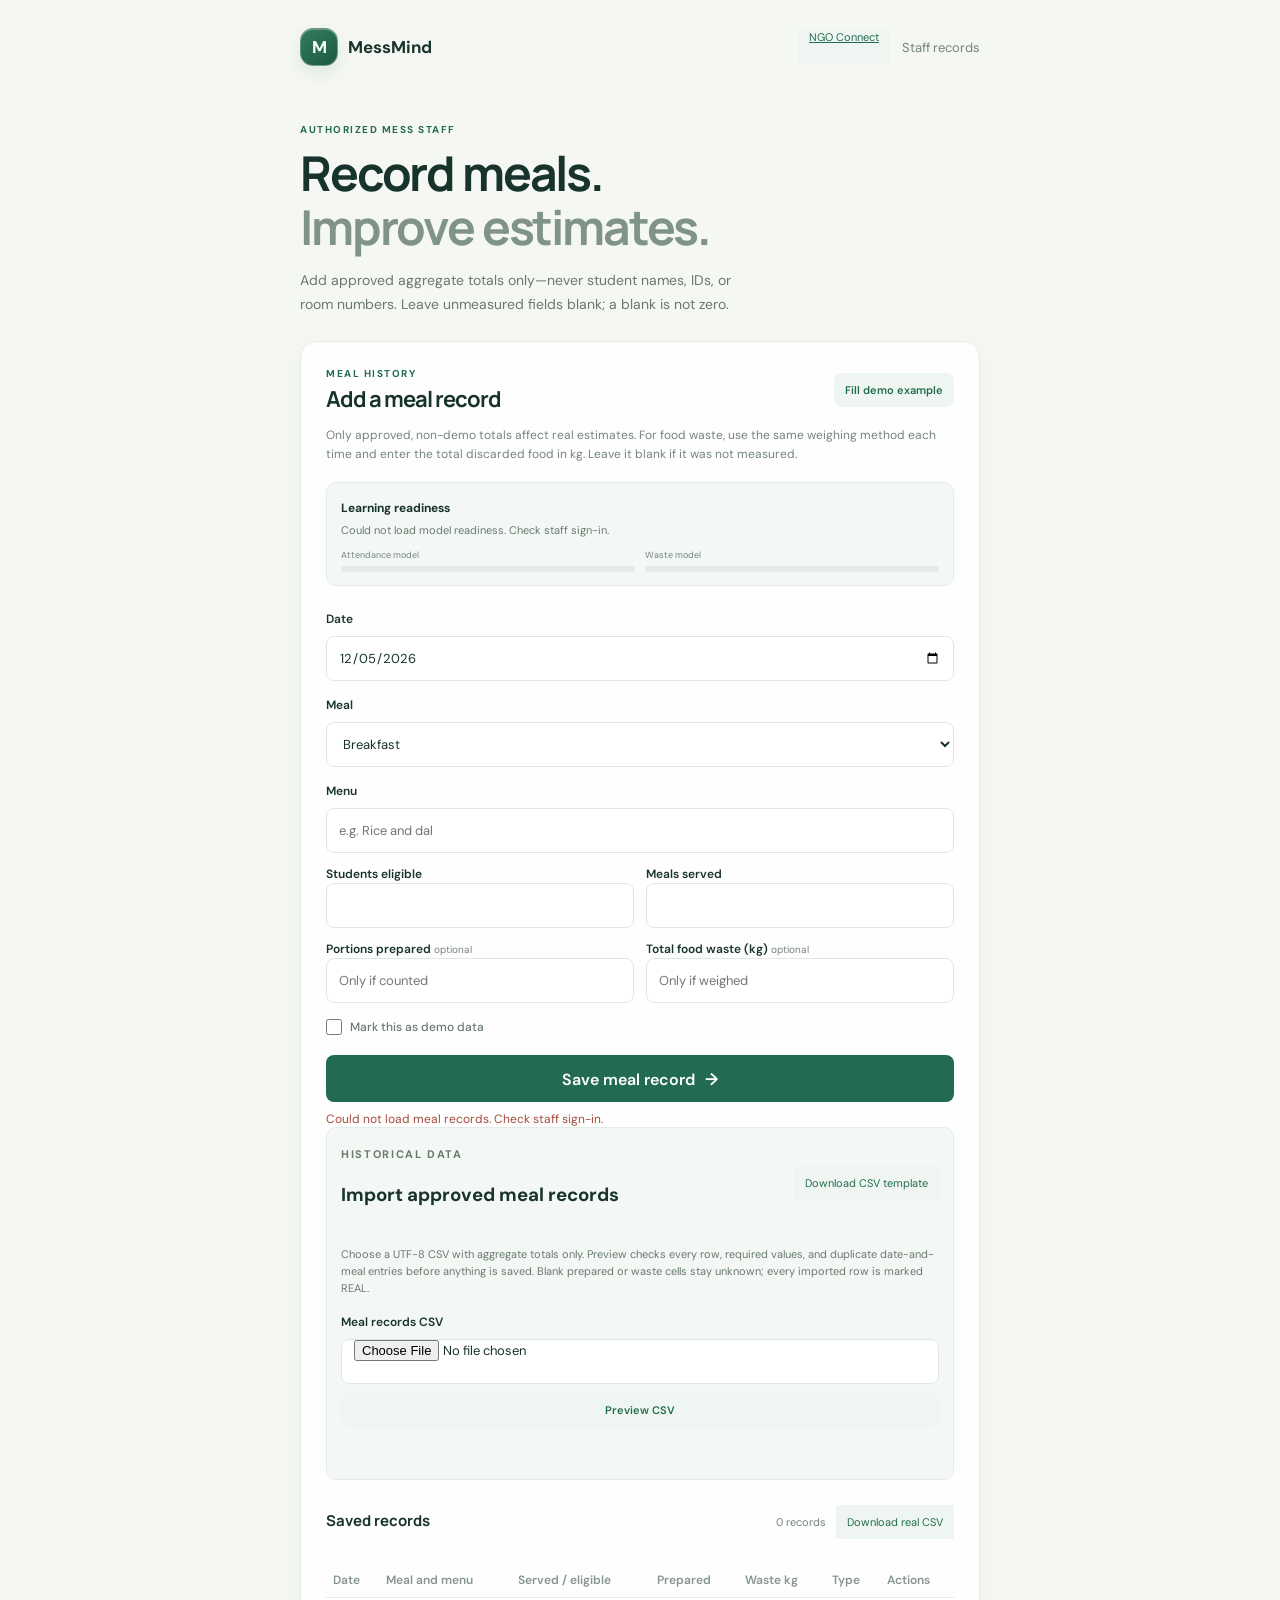
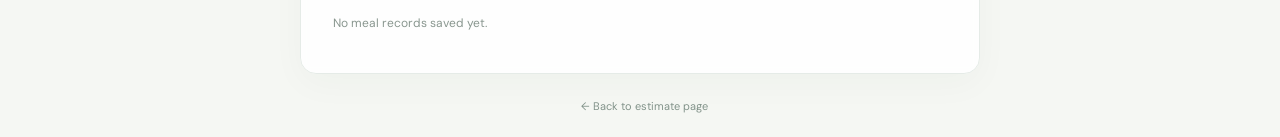
==== commit 1e65e2f8: "Add NGO Connect and CSV import UI Add the staff NGO partner/surplus workflow, Real Estimation handof" ====
--- a/frontend/admin.html
+++ b/frontend/admin.html
@@ -10,7 +10,7 @@
     <main class="app-shell">
       <header class="topbar">
         <a class="brand" href="/" aria-label="MessMind home"><span class="brand-mark">M</span> MessMind</a>
-        <span class="today">Staff records</span>
+        <div class="admin-top-actions"><a class="secondary-button" href="/admin/ngo">NGO Connect</a><span class="today">Staff records</span></div>
       </header>
 
       <section class="welcome">
@@ -37,7 +37,7 @@
           <label for="record-date">Date</label>
           <input id="record-date" name="meal_date" type="date" required />
           <label for="record-meal">Meal</label>
-          <select id="record-meal" name="meal"><option>Breakfast</option><option>Lunch</option><option>Dinner</option></select>
+          <select id="record-meal" name="meal"><option>Breakfast</option><option>Lunch</option><option>Snacks</option><option>Dinner</option></select>
           <label for="record-menu">Menu</label>
           <input id="record-menu" name="menu" placeholder="e.g. Rice and dal" required />
           <div class="field-grid">
@@ -53,6 +53,22 @@
           <button id="record-submit" type="submit">Save meal record <span aria-hidden="true">→</span></button>
           <p class="form-message" id="record-message" aria-live="polite"></p>
         </form>
+        <section class="readiness-card csv-import-card" aria-labelledby="csv-import-title">
+          <div class="planner-heading"><div><p class="eyebrow">HISTORICAL DATA</p><h3 id="csv-import-title">Import approved meal records</h3></div><a class="secondary-button download-button" href="/records/import-template.csv">Download CSV template</a></div>
+          <p>Choose a UTF-8 CSV with aggregate totals only. Preview checks every row, required values, and duplicate date-and-meal entries before anything is saved. Blank prepared or waste cells stay unknown; every imported row is marked REAL.</p>
+          <form id="csv-import-form">
+            <label for="csv-file">Meal records CSV</label>
+            <input id="csv-file" name="file" type="file" accept=".csv,text/csv" required />
+            <button class="secondary-button" id="csv-preview-button" type="submit">Preview CSV</button>
+            <p class="form-message" id="csv-import-message" aria-live="polite"></p>
+          </form>
+          <div id="csv-preview-panel" hidden>
+            <strong id="csv-preview-summary"></strong>
+            <div class="table-wrap"><table class="admin-record-table"><thead><tr><th>Date</th><th>Meal and menu</th><th>Served / eligible</th><th>Prepared</th><th>Waste kg</th></tr></thead><tbody id="csv-preview-rows"></tbody></table></div>
+            <label class="demo-toggle csv-confirm" for="csv-confirm-real"><input id="csv-confirm-real" type="checkbox" /><span>I reviewed this file. It contains only college-approved aggregate real records, with no student names, IDs, or other personal details.</span></label>
+            <button id="csv-import-button" type="button" disabled>Import all real records</button>
+          </div>
+        </section>
         <div class="records-heading"><h3>Saved records</h3><div class="records-tools"><span id="record-count">0 records</span><a class="secondary-button download-button" href="/records/export.csv">Download real CSV</a></div></div>
         <div class="table-wrap">
           <table class="admin-record-table">
@@ -64,6 +80,6 @@
       </section>
       <footer><a class="staff-link" href="/">← Back to estimate page</a></footer>
     </main>
-    <script src="admin.js"></script>
+    <script src="admin.js?v=csv-import-20261002-1"></script>
   </body>
 </html>
--- a/frontend/styles.css
+++ b/frontend/styles.css
@@ -264,4 +264,134 @@
   .estimate-button span { transition: none; }
   .readiness-track span::after { transition: none; }
   .mode-option { transition: none; }
-}
+  .portal-card { transition: none; }
+}
+
+[hidden] { display: none !important; }
+.portal-chooser { padding: 67px 0 25px; }
+.portal-chooser h1 { margin: 0; }
+.portal-options { display: grid; gap: 12px; margin-top: 24px; }
+.portal-card { display: grid; grid-template-columns: 48px 1fr 28px; align-items: center; gap: 14px; width: 100%; min-height: 88px; margin: 0; padding: 15px 18px; border: 1px solid var(--line); border-radius: 14px; background: color-mix(in srgb, var(--paper) 88%, transparent); color: var(--ink); text-align: left; text-decoration: none; box-shadow: var(--card-shadow); -webkit-backdrop-filter: blur(5px); backdrop-filter: blur(5px); }
+.portal-card:hover { background: var(--paper); color: var(--ink); border-color: color-mix(in srgb, var(--green) 35%, var(--line)); transform: translateY(-2px); }
+.portal-card:focus-visible, .portal-back:focus-visible { outline: 3px solid color-mix(in srgb, var(--green) 35%, transparent); outline-offset: 3px; }
+.portal-card-icon { display: grid; width: 44px; height: 44px; margin: 0; place-items: center; border-radius: 13px; background: var(--soft-green); color: var(--green); font-size: 11px; font-weight: 800; letter-spacing: .06em; }
+.portal-card-copy { display: grid; gap: 4px; margin: 0; font-size: inherit; }
+.portal-card-copy strong { font: 700 15px Manrope, sans-serif; }
+.portal-card-copy small { color: var(--body-copy); font-size: 11px; line-height: 1.45; }
+.portal-card-arrow { margin: 0; color: var(--green); text-align: right; font-size: 21px; }
+
+.admin-top-actions { display: flex; align-items: center; gap: 12px; }
+.ngo-shell { width: min(100% - 40px, 900px); }
+.ngo-top-link { display: inline-flex; align-items: center; text-decoration: none; }
+.ngo-notice { display: grid; grid-template-columns: 28px 1fr; gap: 11px; margin: 8px 0 16px; padding: 14px 16px; border: 1px solid color-mix(in srgb, #bb9551 32%, var(--line)); border-radius: 12px; background: color-mix(in srgb, #fbf4e4 66%, var(--paper)); }
+.ngo-notice-mark { display: grid; width: 24px; height: 24px; place-items: center; border-radius: 50%; color: #705319; background: #f4e8c7; font: 700 14px Manrope, sans-serif; }
+.ngo-notice strong { color: var(--ink); font-size: 12px; }
+.ngo-notice p { margin: 4px 0 0; color: var(--body-copy); font-size: 11px; line-height: 1.55; }
+.ngo-summary-grid { display: grid; grid-template-columns: repeat(3, minmax(0, 1fr)); gap: 10px; margin: 0 0 15px; }
+.ngo-summary-grid article { display: grid; gap: 5px; min-width: 0; padding: 13px 15px; border: 1px solid var(--line); border-radius: 12px; background: color-mix(in srgb, var(--paper) 84%, transparent); }
+.ngo-summary-grid article > span { color: var(--muted); font-size: 10px; }
+.ngo-summary-grid strong { color: var(--green); font: 700 22px Manrope, sans-serif; }
+.ngo-panel { margin-top: 15px; }
+.ngo-panel .planner-heading { align-items: center; gap: 12px; }
+.ngo-panel .section-intro { margin-top: -9px; }
+.ngo-handoff-note { display: grid; justify-items: start; gap: 8px; margin-top: 12px; padding: 12px; border: 1px solid color-mix(in srgb, var(--green) 22%, var(--line)); border-radius: 10px; background: color-mix(in srgb, var(--soft-green) 72%, transparent); }
+.ngo-handoff-note p { margin: 0; color: var(--body-copy); font-size: 11px; line-height: 1.55; }
+.ngo-handoff-link { display: inline-flex; align-items: center; text-decoration: none; }
+.ngo-handoff-link span { font-size: 14px; }
+.ngo-counter { color: var(--green); background: var(--soft-green); padding: 7px 10px; border-radius: 99px; font-size: 10px; font-weight: 700; white-space: nowrap; }
+.ngo-form { margin-top: 17px; }
+.ngo-contact-privacy { margin: 0; color: var(--muted); font-size: 10px; line-height: 1.5; }
+.ngo-form button[type="submit"] { justify-self: start; min-width: min(100%, 260px); padding: 0 16px; }
+.ngo-form button:disabled { cursor: not-allowed; }
+.ngo-confirm { display: flex; align-items: flex-start; gap: 9px; margin: 9px 0 2px; padding: 11px 12px; border: 1px solid var(--line); border-radius: 9px; color: var(--body-copy); background: color-mix(in srgb, var(--soft-green) 65%, transparent); line-height: 1.45; }
+.ngo-confirm input { width: 16px; min-width: 16px; min-height: 16px; margin: 1px 0 0; padding: 0; accent-color: var(--green); }
+.ngo-list { display: grid; gap: 10px; margin-top: 15px; }
+.ngo-entry { min-width: 0; padding: 14px; border: 1px solid var(--line); border-radius: 11px; background: color-mix(in srgb, var(--paper) 83%, transparent); }
+.ngo-entry-heading { display: flex; align-items: flex-start; justify-content: space-between; gap: 12px; }
+.ngo-entry-heading h3 { margin: 0; color: var(--ink); font: 700 14px Manrope, sans-serif; }
+.ngo-entry > p { margin: 7px 0 0; color: var(--body-copy); font-size: 11px; line-height: 1.55; overflow-wrap: anywhere; }
+.ngo-status { flex: 0 0 auto; padding: 5px 8px; border-radius: 99px; color: #76551b; background: #fbf4e4; font-size: 9px; font-weight: 800; letter-spacing: .04em; text-transform: uppercase; }
+.ngo-status.status-active, .ngo-status.status-distributed { color: #236b50; background: #eff6f1; }
+.ngo-status.status-paused, .ngo-status.status-cancelled, .ngo-status.status-declined, .ngo-status.status-expired { color: #8d5149; background: #fbefed; }
+.ngo-status.status-accepted, .ngo-status.status-collected { color: #315f91; background: #edf3fa; }
+.ngo-entry-actions { display: flex; flex-wrap: wrap; align-items: center; gap: 8px; margin-top: 12px; }
+.ngo-entry-actions > button { min-height: 32px; }
+.ngo-details-grid { display: grid; grid-template-columns: repeat(2, minmax(0, 1fr)); gap: 8px; margin-top: 12px; }
+.ngo-detail { display: grid; gap: 3px; min-width: 0; padding: 8px 9px; border: 1px solid var(--line); border-radius: 8px; background: color-mix(in srgb, var(--canvas) 65%, transparent); }
+.ngo-detail span { color: var(--muted); font-size: 9px; }
+.ngo-detail strong { color: var(--ink); font-size: 10px; font-weight: 600; line-height: 1.4; overflow-wrap: anywhere; }
+.ngo-event-history { margin-top: 11px; color: var(--body-copy); font-size: 10px; }
+.ngo-event-history summary { cursor: pointer; color: var(--green); font-weight: 700; }
+.ngo-event-history ul { display: grid; gap: 5px; padding-left: 18px; line-height: 1.5; }
+.ngo-transition-form { display: grid; grid-template-columns: minmax(90px, 1fr) minmax(100px, 1fr) auto; align-items: end; gap: 8px; margin: 0; }
+.ngo-transition-form label { display: grid; gap: 5px; margin: 0; color: var(--muted); font-size: 9px; }
+.ngo-transition-form .ngo-confirm { grid-column: 1 / -1; }
+.ngo-transition-form input { min-height: 34px; font-size: 11px; }
+.ngo-transition-form button { min-height: 34px; padding: 0 10px; }
+.ngo-history-heading { display: flex; align-items: center; justify-content: space-between; gap: 12px; margin-top: 27px; }
+.ngo-history-heading h3 { margin: 0; color: var(--ink); font: 700 15px Manrope, sans-serif; }
+.ngo-footer { display: grid; justify-items: center; gap: 8px; line-height: 1.5; }
+.ngo-footer a { color: var(--green); }
+.ngo-footer span { max-width: 560px; }
+:root[data-theme="dark"] .ngo-notice { background: color-mix(in srgb, #4a3b1c 35%, var(--paper)); border-color: #776033; }
+:root[data-theme="dark"] .ngo-notice-mark { color: #f2daa1; background: #51431f; }
+:root[data-theme="dark"] .ngo-status.status-active, :root[data-theme="dark"] .ngo-status.status-distributed { color: #a9dfbf; background: #1c3d2f; }
+:root[data-theme="dark"] .ngo-status.status-paused, :root[data-theme="dark"] .ngo-status.status-cancelled, :root[data-theme="dark"] .ngo-status.status-declined, :root[data-theme="dark"] .ngo-status.status-expired { color: #e5aaa1; background: #442c29; }
+:root[data-theme="dark"] .ngo-status.status-accepted, :root[data-theme="dark"] .ngo-status.status-collected { color: #b5d1f1; background: #26384c; }
+@media (max-width: 600px) {
+  .ngo-shell { width: min(100% - 28px, 900px); }
+  .admin-top-actions { gap: 8px; }
+  .admin-top-actions .today { display: none; }
+  .ngo-entry-heading { flex-direction: column; }
+  .ngo-details-grid { grid-template-columns: 1fr; }
+  .ngo-transition-form { grid-template-columns: 1fr 1fr; }
+  .ngo-transition-form button { grid-column: 1 / -1; }
+  .ngo-panel .planner-heading { align-items: flex-start; }
+  .ngo-panel .planner-heading .ngo-counter { font-size: 9px; }
+  .ngo-summary-grid { gap: 7px; }
+  .ngo-summary-grid article { padding: 11px 9px; }
+  .ngo-summary-grid article > span { font-size: 9px; }
+  .ngo-summary-grid strong { font-size: 18px; }
+}
+.portal-privacy-note { margin: 15px 3px 0; color: var(--note-copy); font-size: 10px; line-height: 1.55; }
+.portal-back { position: relative; top: 22px; min-height: 30px; margin: 8px 0 0; padding: 0 9px; font-size: 10px; line-height: 1.2; }
+.portal-welcome { padding-top: 38px; }
+.student-login-card h2 { font-size: 20px; }
+.student-login-card .section-intro { margin: 10px 0 13px; max-width: none; }
+.student-login-card .form-message { margin-top: 9px; }
+.student-auth-switch { display: grid; grid-template-columns: 1fr 1fr; gap: 4px; margin: 17px 0 15px; padding: 4px; border: 1px solid var(--line); border-radius: 10px; background: color-mix(in srgb, var(--paper) 70%, transparent); }
+.student-auth-tab { min-height: 38px; padding: 8px 12px; border: 0; border-radius: 7px; background: transparent; color: var(--body-copy); font: 700 12px Manrope, sans-serif; cursor: pointer; }
+.student-auth-tab.is-active { background: var(--paper); color: var(--green); box-shadow: 0 2px 8px #17231b12; }
+.student-auth-tab:focus-visible, #student-logout:focus-visible { outline: 3px solid color-mix(in srgb, var(--green) 35%, transparent); outline-offset: 2px; }
+.student-login-card form { display: grid; gap: 9px; }
+.student-login-card form label { margin-top: 3px; }
+.student-login-card .estimate-button { margin-top: 7px; }
+.student-auth-disclosure { margin: 14px 0 0; color: var(--note-copy); font-size: 10px; line-height: 1.6; }
+.student-account-bar { display: flex; align-items: center; justify-content: space-between; gap: 12px; margin: 10px 0 14px; padding: 9px 12px; border: 1px solid var(--line); border-radius: 10px; background: color-mix(in srgb, var(--paper) 75%, transparent); color: var(--body-copy); font-size: 11px; }
+.student-account-bar strong { color: var(--ink); font-weight: 700; overflow-wrap: anywhere; }
+.student-account-bar .secondary-button { min-height: 30px; margin: 0; padding: 0 10px; white-space: nowrap; }
+.student-planner { margin-top: 0; }
+.student-planner form { gap: 10px; }
+.meal-choice-group { display: grid; grid-template-columns: 1fr 1fr; gap: 9px; min-width: 0; margin: 5px 0 0; padding: 11px; border: 1px solid var(--line); border-radius: 10px; background: color-mix(in srgb, var(--paper) 76%, transparent); }
+.meal-choice-group legend { padding: 0 5px; color: var(--ink); font: 700 13px Manrope, sans-serif; }
+.meal-choice-group label { display: flex; align-items: center; gap: 7px; min-height: 40px; margin: 0; padding: 7px 9px; border: 1px solid var(--input-border); border-radius: 8px; background: var(--input-bg); color: var(--body-copy); font-size: 11px; font-weight: 500; cursor: pointer; }
+.meal-choice-group input[type="radio"] { width: 16px; min-width: 16px; min-height: 16px; margin: 0; padding: 0; accent-color: var(--green); }
+.meal-choice-group label:has(input:checked) { border-color: color-mix(in srgb, var(--green) 50%, var(--line)); background: var(--soft-green); color: var(--ink); }
+.student-plan-summary { margin-top: 14px; }
+.student-plan-summary ul { display: grid; gap: 7px; margin: 12px 0 0; padding-left: 18px; color: var(--body-copy); font-size: 12px; }
+.student-plan-share-note { color: var(--body-copy); font-size: 11px; line-height: 1.55; }
+.student-plan-summary #student-open-demo { margin-top: 8px; }
+.field-help { display: block; margin-top: 5px; color: var(--muted); font-size: 10px; }
+.student-signal-note { margin: 11px 0; padding: 10px 12px; border: 1px solid color-mix(in srgb, var(--green) 18%, var(--line)); border-left: 3px solid var(--green); border-radius: 8px; background: color-mix(in srgb, var(--soft-green) 70%, transparent); color: var(--body-copy); font-size: 11px; line-height: 1.55; }
+.demo-plan-hint { margin-top: 12px; }
+.demo-planner .estimate-button:disabled { background: color-mix(in srgb, var(--green-solid) 44%, var(--muted)); box-shadow: none; cursor: not-allowed; opacity: .72; }
+.demo-planner .estimate-button:disabled:hover { transform: none; }
+@media (max-width: 520px) {
+  .portal-chooser { padding-top: 48px; }
+  .portal-card { grid-template-columns: 42px 1fr 20px; gap: 10px; padding: 13px; }
+  .portal-card-icon { width: 40px; height: 40px; }
+  .portal-welcome { padding-top: 34px; }
+  .student-account-bar { align-items: flex-start; font-size: 10px; }
+  .meal-choice-group { padding: 9px; gap: 7px; }
+  .meal-choice-group label { padding: 6px; font-size: 10px; }
+}
